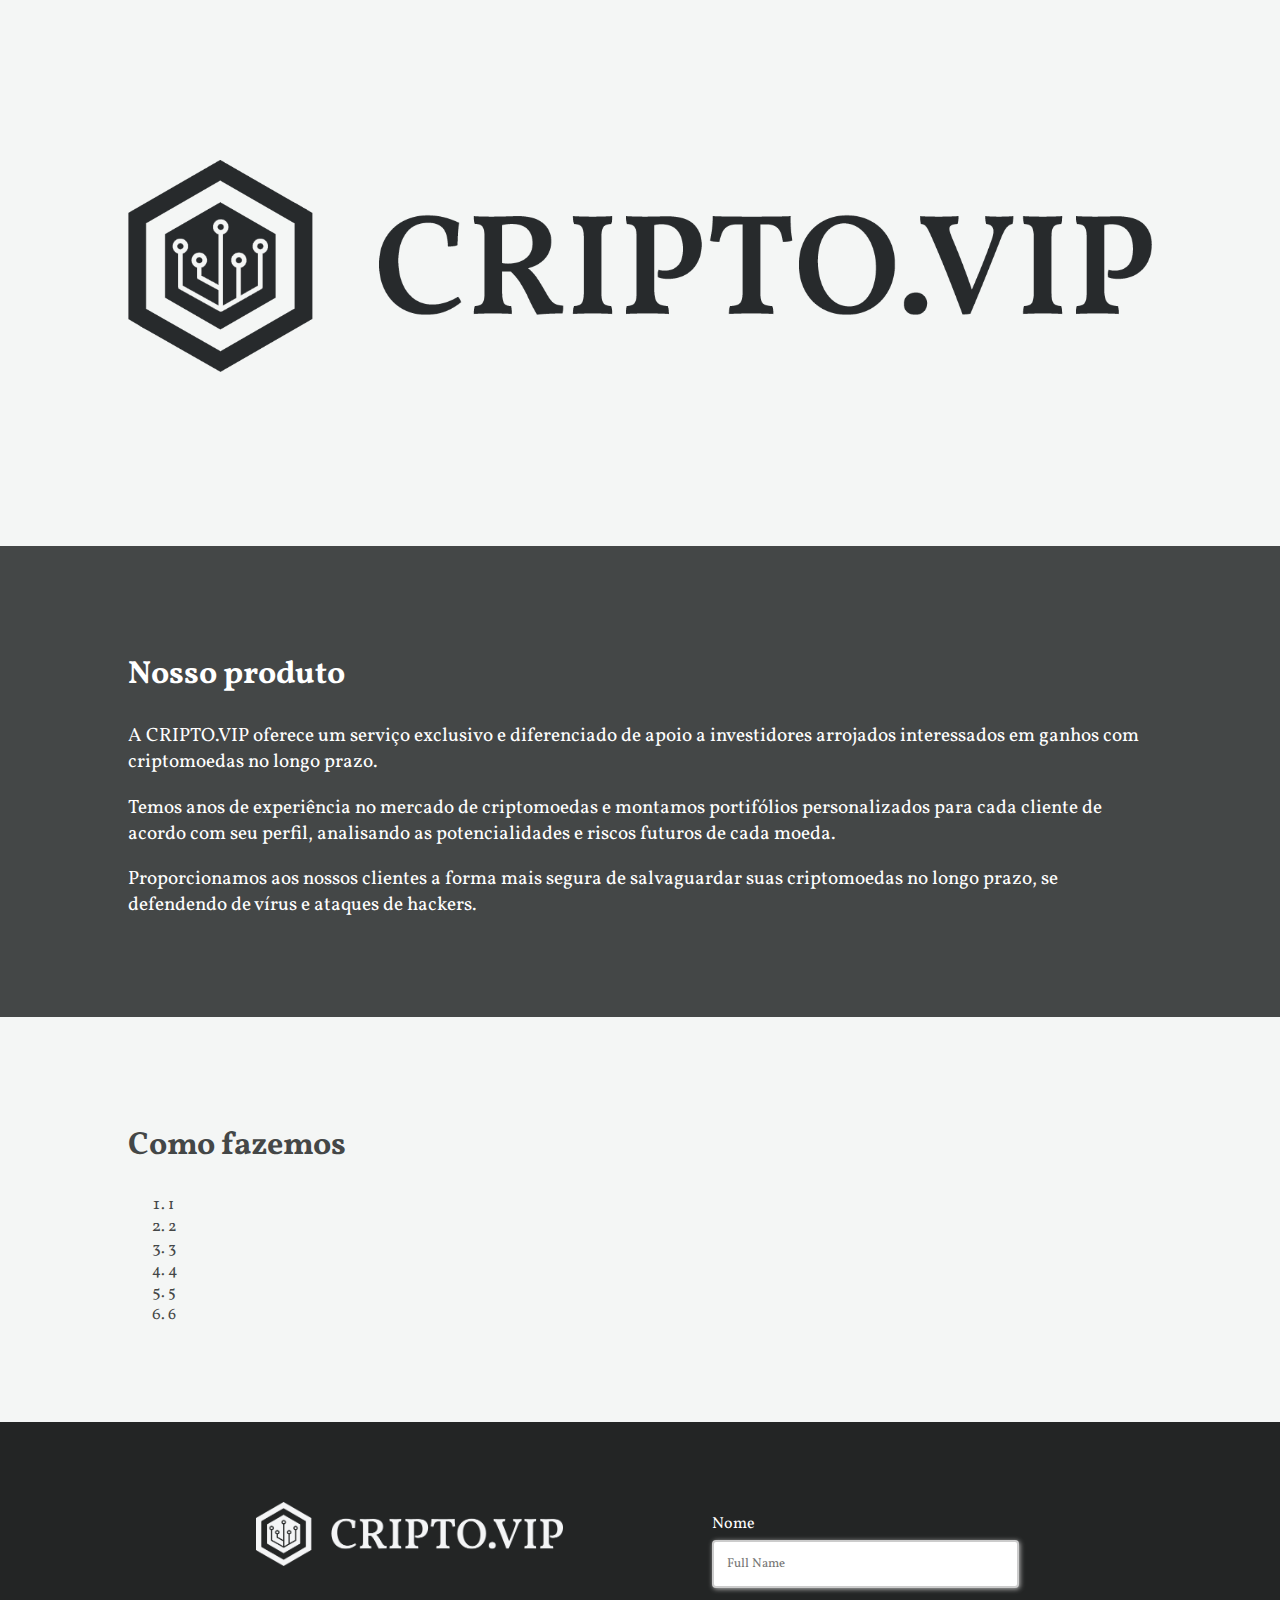
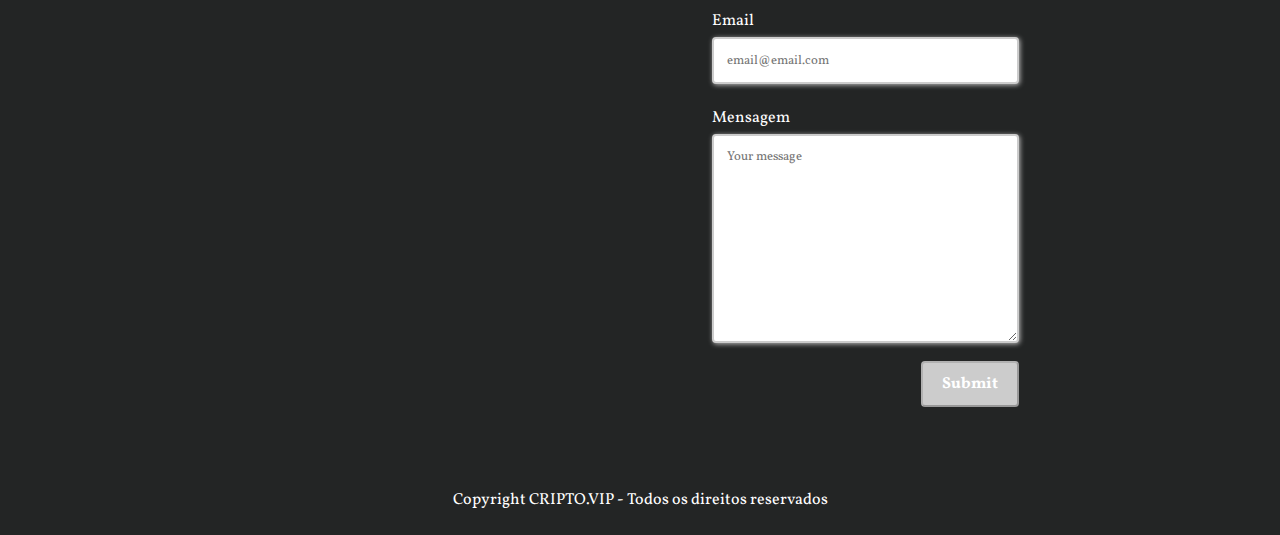
==== index.html @ b57043c3 "primeira versão" ====
<!DOCTYPE html>
<html>
<head>
    <meta http-equiv="Content-Type" content="text/html; charset=UTF-8">
    <meta name="description" content="CRIPTO.VIP - Investimentos seguros em criptomoedas">
    <meta name="keywords" content="cripto, crypto, bitcoin, ethereum, blockchain">

    <title>CRIPTO.VIP - Investimentos seguros em criptomoedas</title>

    <link rel="stylesheet" href="css/style.css">
    <link href="https://fonts.googleapis.com/css?family=Vollkorn" rel="stylesheet">
</head>

<body>

    <header>
        <h1 class="header-logo"><img class="header-img" src="img/cripto.vip-logo.png" alt=""></h1>
    </header>
    
    <section class="services">
        <h2 class="services-title">Nosso produto</h2>
        <p class="services-text">A CRIPTO.VIP oferece um serviço exclusivo e diferenciado de apoio a investidores arrojados interessados em ganhos com criptomoedas no longo prazo.</p>
        <p class="services-text">Temos anos de experiência no mercado de criptomoedas e montamos portifólios personalizados para cada cliente de acordo com seu perfil, analisando as potencialidades e riscos futuros de cada moeda.</p>
        <p class="services-text">Proporcionamos aos nossos clientes a forma mais segura de salvaguardar suas criptomoedas no longo prazo, se defendendo de vírus e ataques de hackers.</p>
    </section>

    <section class="how">
        <h2 class="how-title">Como fazemos</h2>
        <ol class="how-list">
            <li class="how-item">1</li>
            <li class="how-item">2</li>
            <li class="how-item">3</li>
            <li class="how-item">4</li>
            <li class="how-item">5</li>
            <li class="how-item">6</li>
        </ol>
    </section>
    <footer>
        <div class="footer-logo">
            <img class="footer-img" src="img/cripto.vip-logo-branco.png" alt="">
        </div>

        <form class="footer-form" action="https://formspree.io/formsite@cripto.vip" method="POST">
            <input type="hidden" name="_subject" value="Nova mensagem no site da CRIPTO.VIP" />
            <div class="form-div">
                <label class="form-label" for="fullname">Nome</label>
                <input class="form-input" type="text" id="fullname" name="name" placeholder="Full Name" required>
            </div>

            <div class="form-div">
                <label class="form-label" for="email">Email</label>
                <input class="form-input" type="email" id="email" name="email" placeholder="email@email.com" required>
            </div>

            <div class="form-div">
                <label class="form-label" for="message">Mensagem</label>
                <textarea class="form-input" name="message" id="message" cols="30" rows="10" placeholder="Your message" required></textarea>
            </div>

            <div class="form-buttons">
                <input class="form-submit" type="submit" value="Submit" disabled>
            </div>
        </form>

        <p class="footer-copyright">Copyright CRIPTO.VIP - Todos os direitos reservados</p>
    </footer>
</form>








<!-- 
<script type="text/javascript" async="" src="./Coming Soon Splash Page CSS3_files/ga.js"></script><script type="text/javascript">

  var _gaq = _gaq || [];
  _gaq.push(['_setAccount', 'UA-12994732-3']);
  _gaq.push(['_trackPageview']);

  (function() {
    var ga = document.createElement('script'); ga.type = 'text/javascript'; ga.async = true;
    ga.src = ('https:' == document.location.protocol ? 'https://ssl' : 'http://www') + '.google-analytics.com/ga.js';
    var s = document.getElementsByTagName('script')[0]; s.parentNode.insertBefore(ga, s);
  })();

</script> -->
    <script src="js/form.js"></script>
</body>
</html>
---- css/style.css ----
* {
	box-sizing: border-box;
}

body {
	margin: 0;
	padding: 0;
	font-family: 'Vollkorn', serif;
}

/* -------------------------------------------------------------------------------- header */
header {
	background: #F4F6F5;
}

.header-logo {
	padding: 5em 10%;
	margin: 0;
}

.header-img {
	width: 100%;
}

/* -------------------------------------------------------------------------------- services */
.services {
	background: #444747;
	color: #FFFFFF;
	padding: 5em 10%;
}

.services-title {
	font-size: 2em;
}

.services-text {
	font-size: 1.2em;
	margin: 0 0 1em;
}

/* -------------------------------------------------------------------------------- how */
.how {
	background: #F4F6F5;
	color: #444747;
	padding: 5em 10%;
}

.how-title {
	font-size: 2em;
}

.how-list {

}

.how-item {

}

/* -------------------------------------------------------------------------------- footer */
footer {
	background: #232525;
	color: #FFFFFF;
	padding: 5em 20% 8em;
	position: relative;
}

.footer-logo {
	display: inline-block;
	width: 40%;
	margin: 0 19% 0 0;
	vertical-align: top;
}

.footer-img {
	width: 100%;
}

.footer-form {
	display: inline-block;
	width: 40%;
}

.footer-copyright {
	position: absolute;
	bottom: 0.5em;
	left: 0;
	width: 100%;
	text-align: center;
}

/* -------------------------------------------------------------------------------- footer */
.form-div {
	padding: 0.7em 0;
}

.form-label {
	display: block;
	margin: 0 0 0.3em;
}

.form-input {
	padding: 1em 2em 1em 1em;
	width: 100%;
	font-size: 0.6em;
	border-radius: 4px;
	border: 2px solid #ccc;
	box-shadow: 1px 1px 5px #BBBBBB;
	transition: 400ms;
	font-family: 'Vollkorn', serif;
	font-size: 0.8em;
}

.form-input:focus {
	outline: 0;
	border: 2px solid #4B7D97;
	box-shadow: 1px 1px 5px #4B7D97;
}

.form-submit {
	color: white;
	padding: 0.6em 1.2em;
	border-radius: 4px;
	font-size: 1em;
	font-family: 'Vollkorn', serif;
	font-weight: 700;
	background: #ccc;
	outline: 0;
	transition: 400ms;
	float: right;
}

.form-submit-valid {
	background: #6198C6;
	cursor: pointer;
	border: none;
}

/* -------------------------------------------------------------------------------- validation */
.form-div {
	position: relative;
}

.form-div::after {
	position: absolute;
	top: 0.6em;
	right: 0;
}

.form-div-valid::after {
	content: "✔";
	color: green;
}

.form-div-invalid {
	background: rgba(256,0,0,0.2);
	position: relative;
}

.form-div-invalid::after {
	content: "✘";
	color: red;
}

.form-div-invalid .form-input {
	border: 2px solid rgba(256,0,0,0.6);
	box-shadow: 1px 1px 5px rgba(256,0,0,0.3);	
}
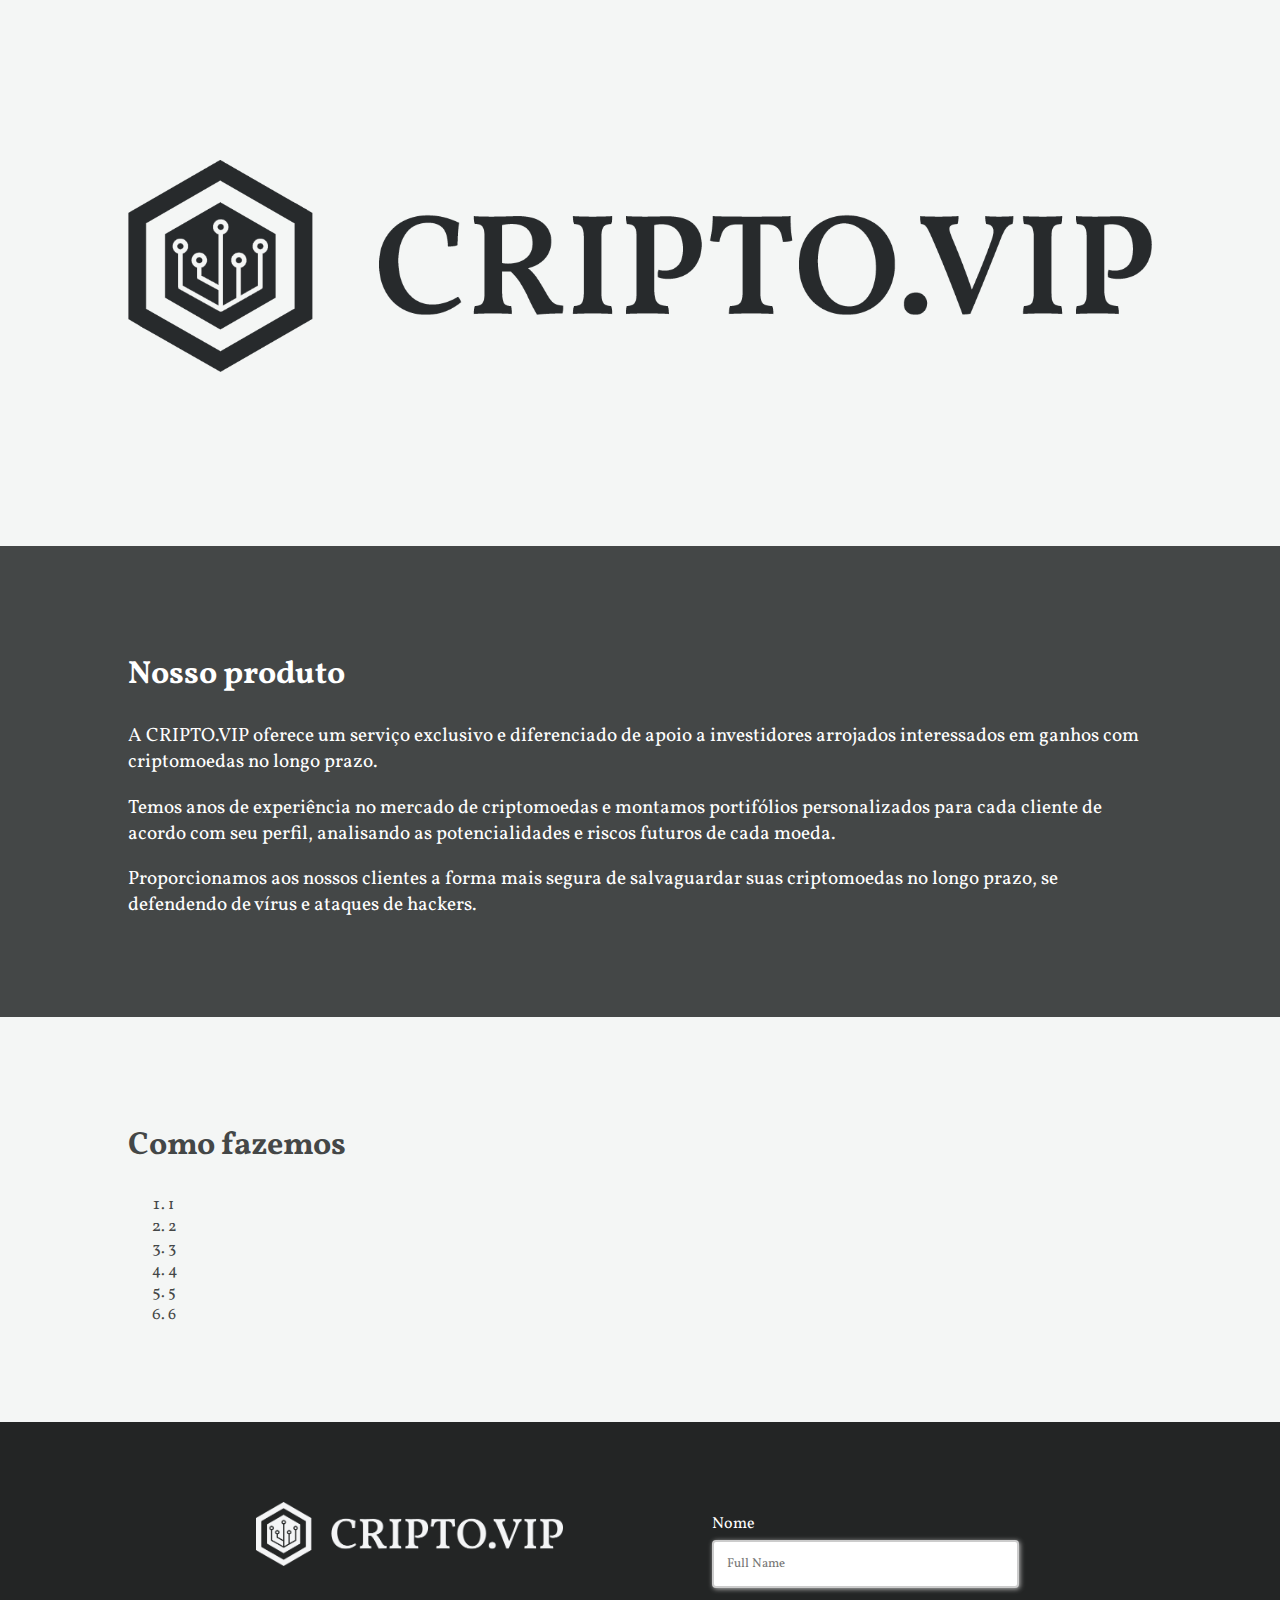
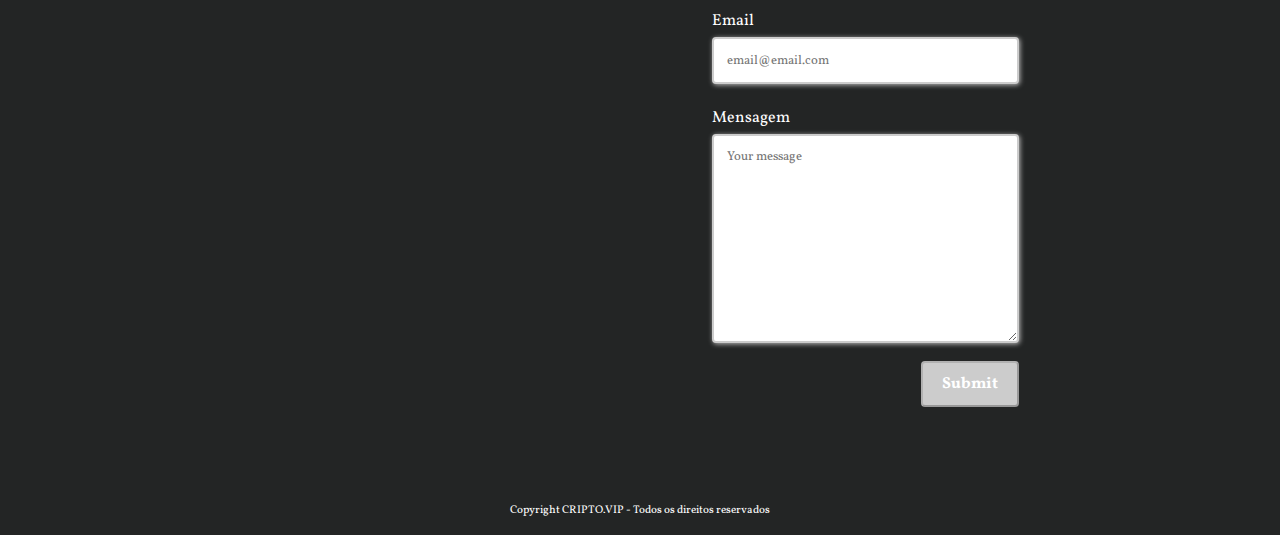
==== commit 3dd8abe8: "responsivo" ====
--- a/index.html
+++ b/index.html
@@ -4,6 +4,7 @@
     <meta http-equiv="Content-Type" content="text/html; charset=UTF-8">
     <meta name="description" content="CRIPTO.VIP - Investimentos seguros em criptomoedas">
     <meta name="keywords" content="cripto, crypto, bitcoin, ethereum, blockchain">
+    <meta name="viewport" content="width=device-width">
 
     <title>CRIPTO.VIP - Investimentos seguros em criptomoedas</title>
 
@@ -64,29 +65,6 @@
 
         <p class="footer-copyright">Copyright CRIPTO.VIP - Todos os direitos reservados</p>
     </footer>
-</form>
-
-
-
-
-
-
-
-
-<!-- 
-<script type="text/javascript" async="" src="./Coming Soon Splash Page CSS3_files/ga.js"></script><script type="text/javascript">
-
-  var _gaq = _gaq || [];
-  _gaq.push(['_setAccount', 'UA-12994732-3']);
-  _gaq.push(['_trackPageview']);
-
-  (function() {
-    var ga = document.createElement('script'); ga.type = 'text/javascript'; ga.async = true;
-    ga.src = ('https:' == document.location.protocol ? 'https://ssl' : 'http://www') + '.google-analytics.com/ga.js';
-    var s = document.getElementsByTagName('script')[0]; s.parentNode.insertBefore(ga, s);
-  })();
-
-</script> -->
     <script src="js/form.js"></script>
 </body>
 </html>--- a/css/style.css
+++ b/css/style.css
@@ -87,6 +87,7 @@
 	left: 0;
 	width: 100%;
 	text-align: center;
+	font-size: 0.7em;
 }
 
 /* -------------------------------------------------------------------------------- footer */
@@ -165,4 +166,35 @@
 .form-div-invalid .form-input {
 	border: 2px solid rgba(256,0,0,0.6);
 	box-shadow: 1px 1px 5px rgba(256,0,0,0.3);	
+}
+
+
+/* -------------------------------------------------------------------------------- responsive */
+
+@media (max-width: 812px) {
+	.header-logo {
+		padding: 3em 5%;
+		margin: 0;
+	}
+
+	footer {
+		padding-left: 10%;
+		padding-right: 10%;
+	}
+}
+
+@media (max-width: 375px) {
+	.header-logo {
+		padding: 3em 5%;
+		margin: 0;
+	}
+
+	.footer-logo {
+		width: 100%;
+		margin: 0 0 3em;
+	}
+
+	.footer-form {
+		width: 100%;
+	}
 }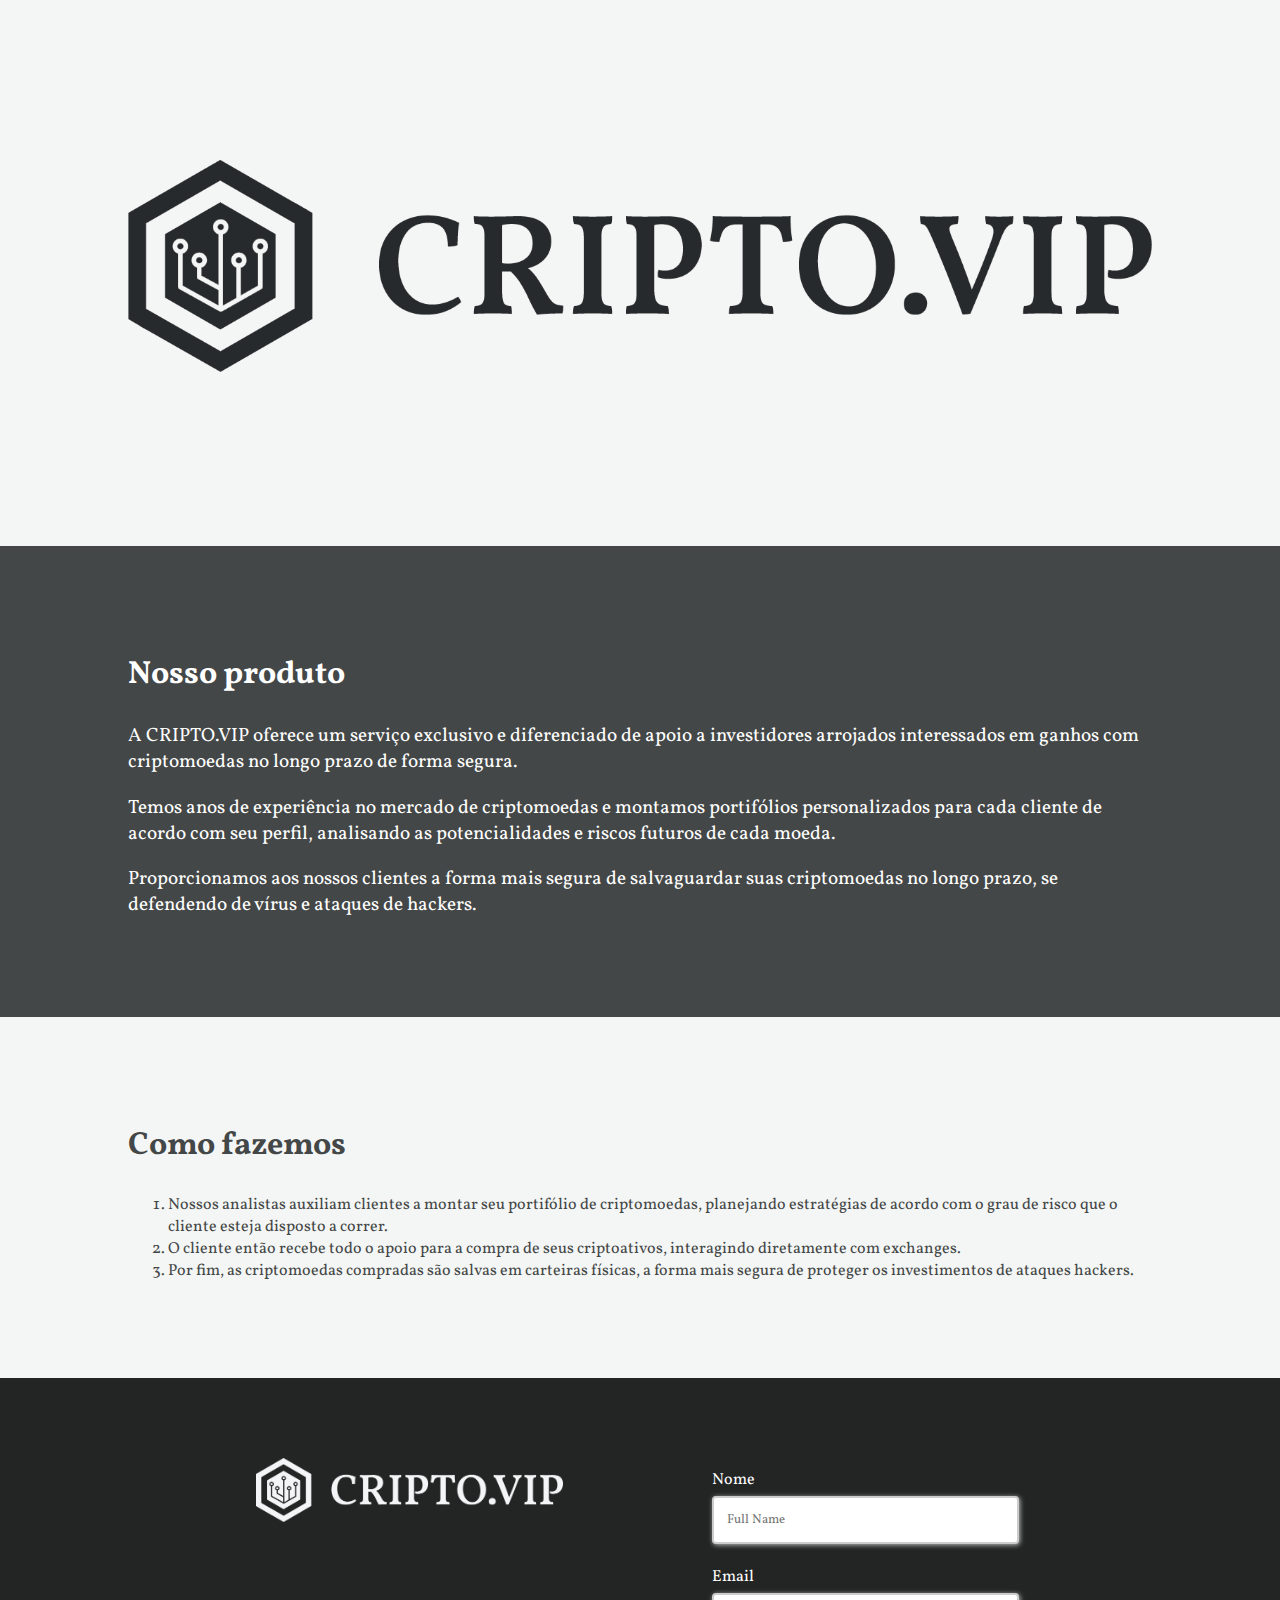
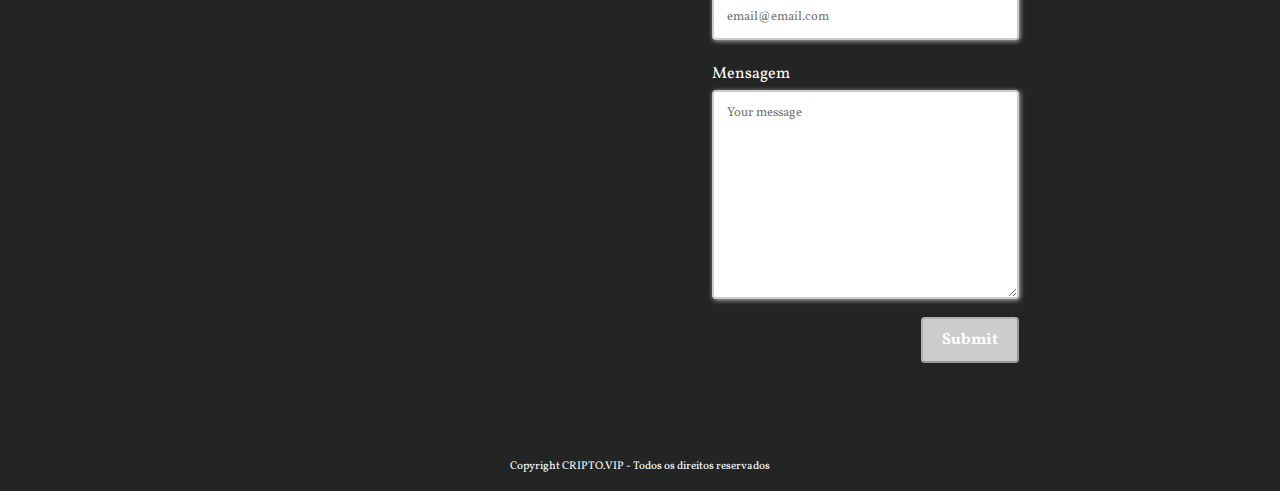
==== commit bfd9a281: "Update index.html" ====
--- a/index.html
+++ b/index.html
@@ -10,6 +10,7 @@
 
     <link rel="stylesheet" href="css/style.css">
     <link href="https://fonts.googleapis.com/css?family=Vollkorn" rel="stylesheet">
+    <link rel="icon" href="favicon.ico" />
 </head>
 
 <body>
@@ -20,20 +21,18 @@
     
     <section class="services">
         <h2 class="services-title">Nosso produto</h2>
-        <p class="services-text">A CRIPTO.VIP oferece um serviço exclusivo e diferenciado de apoio a investidores arrojados interessados em ganhos com criptomoedas no longo prazo.</p>
+        <p class="services-text">A CRIPTO.VIP oferece um serviço exclusivo e diferenciado de apoio a investidores arrojados interessados em ganhos com criptomoedas no longo prazo de forma segura.</p>
         <p class="services-text">Temos anos de experiência no mercado de criptomoedas e montamos portifólios personalizados para cada cliente de acordo com seu perfil, analisando as potencialidades e riscos futuros de cada moeda.</p>
         <p class="services-text">Proporcionamos aos nossos clientes a forma mais segura de salvaguardar suas criptomoedas no longo prazo, se defendendo de vírus e ataques de hackers.</p>
+
     </section>
 
     <section class="how">
         <h2 class="how-title">Como fazemos</h2>
         <ol class="how-list">
-            <li class="how-item">1</li>
-            <li class="how-item">2</li>
-            <li class="how-item">3</li>
-            <li class="how-item">4</li>
-            <li class="how-item">5</li>
-            <li class="how-item">6</li>
+            <li class="how-item">Nossos analistas auxiliam clientes a montar seu portifólio de criptomoedas, planejando estratégias de acordo com o grau de risco que o cliente esteja disposto a correr.</li>
+            <li class="how-item">O cliente então recebe todo o apoio para a compra de seus criptoativos, interagindo diretamente com exchanges.</li>
+            <li class="how-item">Por fim, as criptomoedas compradas são salvas em carteiras físicas, a forma mais segura de proteger os investimentos de ataques hackers.</li>            
         </ol>
     </section>
     <footer>
@@ -67,4 +66,4 @@
     </footer>
     <script src="js/form.js"></script>
 </body>
-</html>+</html>
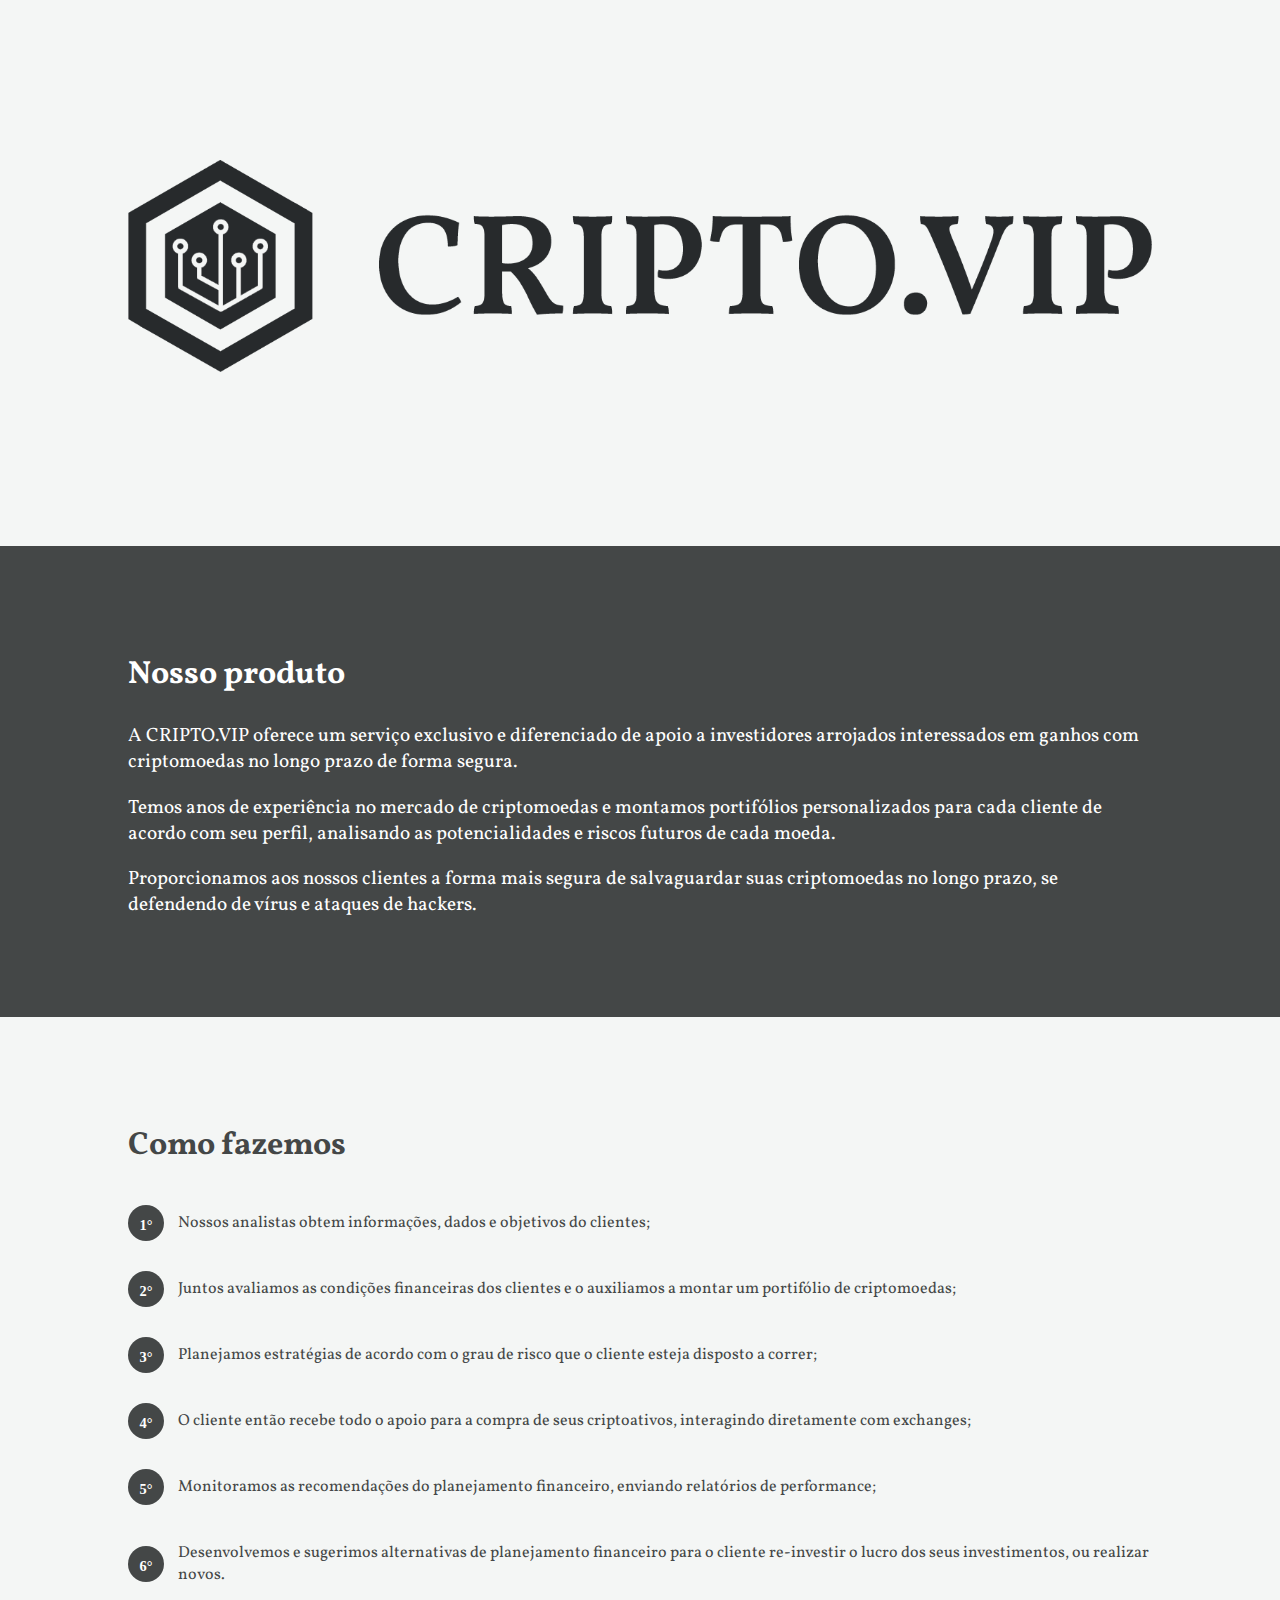
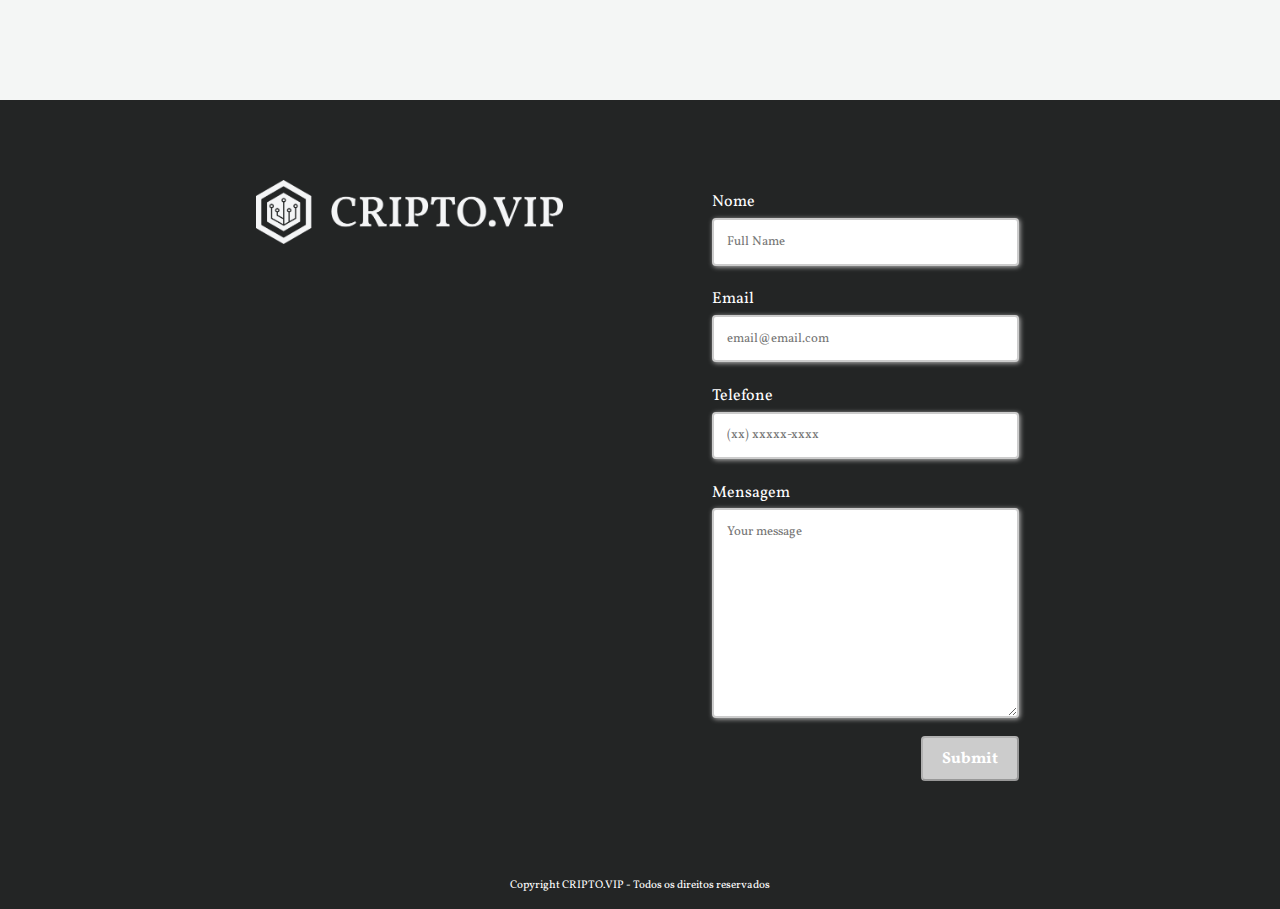
==== commit f3fb4c37: "update how-to and add phone to footer form" ====
--- a/index.html
+++ b/index.html
@@ -30,9 +30,17 @@
     <section class="how">
         <h2 class="how-title">Como fazemos</h2>
         <ol class="how-list">
-            <li class="how-item">Nossos analistas auxiliam clientes a montar seu portifólio de criptomoedas, planejando estratégias de acordo com o grau de risco que o cliente esteja disposto a correr.</li>
-            <li class="how-item">O cliente então recebe todo o apoio para a compra de seus criptoativos, interagindo diretamente com exchanges.</li>
-            <li class="how-item">Por fim, as criptomoedas compradas são salvas em carteiras físicas, a forma mais segura de proteger os investimentos de ataques hackers.</li>            
+            <li class="how-item"><span>1°</span>Nossos analistas obtem informações, dados e objetivos do clientes;</li>
+
+            <li class="how-item"><span>2°</span>Juntos avaliamos as condições financeiras dos clientes e o auxiliamos a montar um portifólio de criptomoedas;</li>
+
+            <li class="how-item"><span>3°</span>Planejamos estratégias de acordo com o grau de risco que o cliente esteja disposto a correr;</li>
+
+            <li class="how-item"><span>4°</span>O cliente então recebe todo o apoio para a compra de seus criptoativos, interagindo diretamente com exchanges;</li>
+
+            <li class="how-item"><span>5°</span> Monitoramos as recomendações do planejamento financeiro, enviando relatórios de performance;</li>
+
+            <li class="how-item"><span>6°</span>Desenvolvemos e sugerimos alternativas de planejamento financeiro para o cliente re-investir o lucro dos seus investimentos, ou realizar novos.</li>
         </ol>
     </section>
     <footer>
@@ -53,6 +61,11 @@
             </div>
 
             <div class="form-div">
+                <label class="form-label" for="telefone">Telefone</label>
+                <input class="form-input" type="telefone" id="telefone" name="telefone" placeholder="(xx) xxxxx-xxxx" required>
+            </div>
+
+            <div class="form-div">
                 <label class="form-label" for="message">Mensagem</label>
                 <textarea class="form-input" name="message" id="message" cols="30" rows="10" placeholder="Your message" required></textarea>
             </div>
--- a/css/style.css
+++ b/css/style.css
@@ -50,11 +50,32 @@
 }
 
 .how-list {
-
+	list-style: none;
+	padding: 0;
 }
 
 .how-item {
-
+	margin: 0 0 0.5em;
+	position: relative;
+	padding: 18px 0 18px 50px;
+	min-height: 36px;
+}
+
+.how-item span {
+	font-family: serif;
+	font-size: 0.9em;
+	font-weight: bold;
+	background: #444747;
+	color: #FFFFFF;
+	width: 36px;
+	height: 36px;
+	border-radius: 50%;
+	text-align: center;
+	line-height: 40px;
+	position: absolute;
+	left: 0;
+	top: 50%;
+	transform: translateY(-18px);
 }
 
 /* -------------------------------------------------------------------------------- footer */
